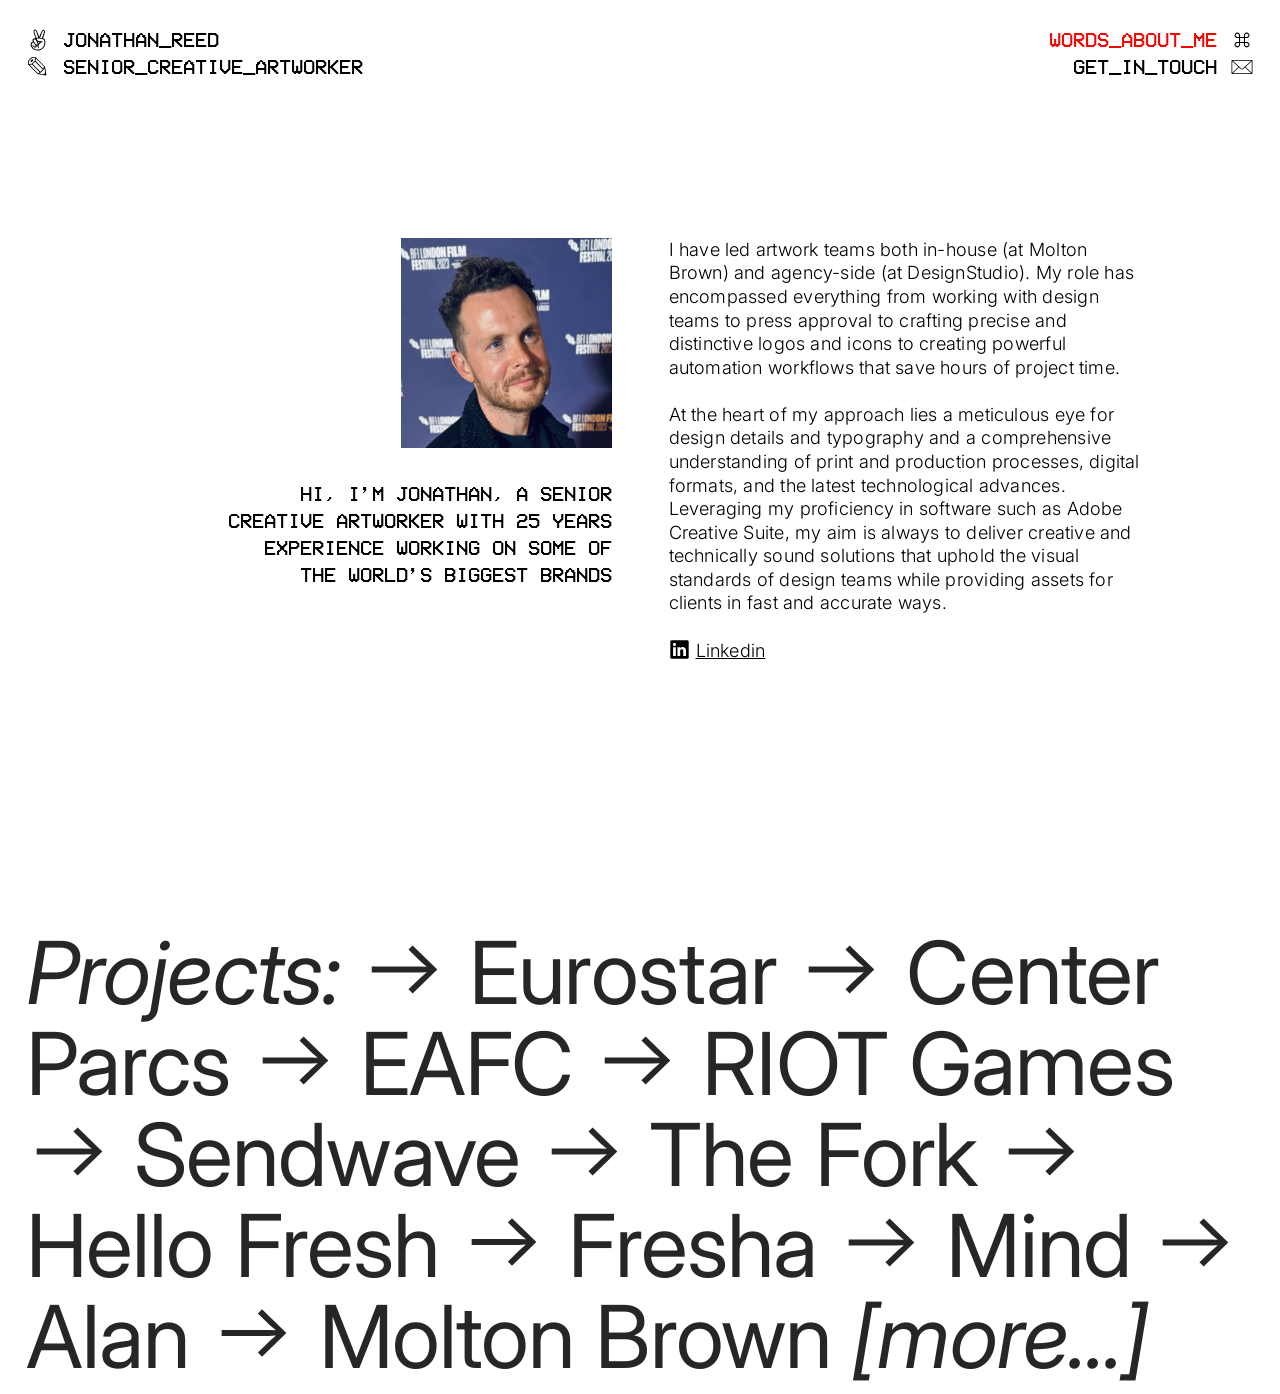
==== about/index.html @ ac8fc3ea "Rebuild the Cargo portfolio site as static pages Home, About, eleven project pages and More, convert" ====
<!doctype html>
<html lang="en" class="no-js">
<head>
  <meta charset="utf-8">
  <meta name="viewport" content="width=device-width, initial-scale=1">
  <title>About — jonathan reed</title>
  <meta name="description" content="jonathan reed&#x27;s portfolio and contact details">
  <meta property="og:type" content="website">
  <meta property="og:site_name" content="jonathan reed">
  <meta property="og:title" content="About — jonathan reed">
  <meta property="og:description" content="jonathan reed&#x27;s portfolio and contact details">
  <meta property="og:url" content="https://jonathanreed.me/about/">
  <meta property="og:image" content="https://jonathanreed.me/assets/images/share.jpg">
  <meta property="og:image:width" content="1200">
  <meta property="og:image:height" content="630">
  <meta name="twitter:card" content="summary_large_image">
  <link rel="canonical" href="https://jonathanreed.me/about/">
  <link rel="icon" href="../assets/images/favicon.svg" type="image/svg+xml">
  <link rel="apple-touch-icon" href="../assets/images/apple-touch-icon.png">
  <link rel="preload" href="../assets/fonts/vcr-osd-mono.woff" as="font" type="font/woff" crossorigin>
  <link rel="stylesheet" href="../assets/css/styles.css?v=dev">
  <script src="../assets/js/main.js?v=dev" defer></script>
</head>
<body class="page-about">
<a class="skip-link" href="#main">Skip to content</a>
<header class="site-header site-header--black">
  <div class="nav"><a href="../"><span class="icon icon--peace" aria-hidden="true"></span> JONATHAN_REED<br>
<span class="icon icon--pencil-2" aria-hidden="true"></span> SENIOR_CREATIVE_ARTWORKER</a></div>
  <nav class="nav nav--right" aria-label="Site">
    <a href="../about/" class="active">WORDS_ABOUT_ME</a> <span class="icon icon--command" aria-hidden="true"></span><br>
    <a href="mailto:hello@jonathanreed.me">GET_IN_TOUCH</a> <span class="icon icon--mail-1" aria-hidden="true"></span>
  </nav>
</header>
<main id="main" class="about">
<div class="cols" style="--gutter:4.4rem"><div class="col" style="--span:6"><div class="align-right"><figure class="media scaled zoomable" style="width:43.6%"><a href="../assets/media/about/avatar.jpg" data-zoom><img src="../assets/media/about/avatar.jpg" srcset="../assets/media/about/avatar-1200.jpg 1200w, ../assets/media/about/avatar.jpg 2400w" sizes="100vw" width="2696" height="2696" alt="Avatar" loading="lazy" decoding="async"></a></figure></div><div class="align-right"><span class="nav-bar-black"><br>
HI, I’M JONATHAN, A SENIOR<br>
CREATIVE ARTWORKER WITH 25 YEARS EXPERIENCE WORKING ON SOME OF<br>
THE WORLD’S BIGGEST BRANDS<br></span></div></div><div class="col" style="--span:6">I have led artwork teams both in-house (at Molton Brown) and agency-side (at DesignStudio). My role has encompassed everything from working with design teams to press approval to crafting precise and distinctive logos and icons to creating powerful automation workflows that save hours of project time.<br>
<br>
At the heart of my approach lies a meticulous eye for design details and typography and a comprehensive understanding of print and production processes, digital formats, and the latest technological advances. Leveraging my proficiency in software such as Adobe Creative Suite, my aim is always to deliver creative and technically sound solutions that uphold the visual standards of design teams while providing assets for clients in fast and accurate ways.<br>
<br>
<span class="icon icon--linkedin" aria-hidden="true"></span> <a href="https://www.linkedin.com/in/jonathanareed/" rel="noopener" target="_blank">Linkedin</a></div></div>
</main>
<footer class="site-footer">
  <h1 class="projects"><i>Projects:</i> <span class="icon icon--rightwards-arrow" aria-hidden="true"></span> <a href="../eurostar/">Eurostar</a> <span class="icon icon--rightwards-arrow" aria-hidden="true"></span> <a href="../center-parcs/">Center Parcs</a> <span class="icon icon--rightwards-arrow" aria-hidden="true"></span> <a href="../eafc/">EAFC</a> <span class="icon icon--rightwards-arrow" aria-hidden="true"></span> <a href="../riot-games/">RIOT Games</a> <span class="icon icon--rightwards-arrow" aria-hidden="true"></span> <a href="../sendwave/">Sendwave</a> <span class="icon icon--rightwards-arrow" aria-hidden="true"></span> <a href="../the-fork/">The Fork</a> <span class="icon icon--rightwards-arrow" aria-hidden="true"></span> <a href="../hello-fresh/">Hello Fresh</a> <span class="icon icon--rightwards-arrow" aria-hidden="true"></span> <a href="../fresha/">Fresha</a> <span class="icon icon--rightwards-arrow" aria-hidden="true"></span> <a href="../mind/">Mind</a> <span class="icon icon--rightwards-arrow" aria-hidden="true"></span> <a href="../alan/">Alan</a> <span class="icon icon--rightwards-arrow" aria-hidden="true"></span> <a href="../molton-brown/">Molton Brown</a> <i><a href="../more/">[more...]</a></i></h1>
</footer>

  <!-- Cloudflare Web Analytics --><script type='module' src='https://static.cloudflareinsights.com/beacon.min.js' data-cf-beacon='{"token": "20a8a993c7c740b4acc0a126cea4087b"}'></script><!-- End Cloudflare Web Analytics -->
</body>
</html>
---- assets/css/styles.css ----
/* Fonts */

@font-face {
  font-family: "Inter";
  font-style: normal;
  font-weight: 100 900;
  font-display: swap;
  src: url("../fonts/inter-latin-opsz-normal.woff2") format("woff2-variations");
}

@font-face {
  font-family: "Inter";
  font-style: italic;
  font-weight: 100 900;
  font-display: swap;
  src: url("../fonts/inter-latin-opsz-italic.woff2") format("woff2-variations");
}

@font-face {
  font-family: "VCR OSD Mono";
  font-style: normal;
  font-weight: 400;
  font-display: swap;
  src: url("../fonts/vcr-osd-mono.woff") format("woff");
}

/* Tokens */

:root {
  --font-sans: "Inter", -apple-system, BlinkMacSystemFont, "Helvetica Neue", Arial, sans-serif;
  --font-mono: "VCR OSD Mono", ui-monospace, monospace;
  --text: #000;
  --text-soft: rgba(0, 0, 0, 0.85);
  --bg: #fff;
  --accent: #ff0000;
  --page-padding: 2rem;
  --gutter: 2rem;
  /* The whole layout scales with the root size, as on the original Cargo site */
  font-size: min(12.96px, 1.6168vw);
}

@media (max-width: 600px) {
  :root {
    font-size: 2.24vw;
    --page-padding: 1rem;
  }
}

/* Base */

*,
*::before,
*::after {
  box-sizing: border-box;
}

html {
  -webkit-text-size-adjust: 100%;
  text-size-adjust: 100%;
}

body {
  margin: 0;
  background: var(--bg);
  color: var(--text);
  font-family: var(--font-sans);
  font-size: 1.4rem;
  font-weight: 300;
  line-height: 1.3;
  letter-spacing: 0.012em;
  -webkit-font-smoothing: antialiased;
  -moz-osx-font-smoothing: grayscale;
}

a {
  color: inherit;
}

a:active {
  opacity: 0.7;
}

a.active {
  color: var(--accent) !important;
}

h1,
h2 {
  margin: 0;
  font-weight: 400;
  line-height: 1;
  letter-spacing: -0.01em;
}

h1 {
  font-size: 6.7rem;
  color: var(--text-soft);
}

h2 {
  font-size: 4rem;
}

h1 a,
h2 a {
  text-decoration: none;
}

h1 a:hover {
  color: var(--accent);
}

@media (max-width: 600px) {
  h1 {
    font-size: 5.2rem;
  }
}

.icon {
  display: inline-block;
  width: 1.2em;
  height: 1.2em;
  vertical-align: -0.22em;
  background-color: currentColor;
  -webkit-mask: var(--icon) center / contain no-repeat;
  mask: var(--icon) center / contain no-repeat;
}

h1 .icon {
  width: 1em;
  height: 1em;
  vertical-align: -0.1em;
}

.icon--peace { --icon: url("../icons/peace.svg"); }
.icon--pencil-2 { --icon: url("../icons/pencil-2.svg"); }
.icon--command { --icon: url("../icons/command.svg"); }
.icon--mail-1 { --icon: url("../icons/mail-1.svg"); }
.icon--rightwards-arrow { --icon: url("../icons/rightwards-arrow.svg"); }
.icon--linkedin { --icon: url("../icons/linkedin.svg"); }

.align-center {
  text-align: center;
}

.align-right {
  text-align: right;
}

/* Header */

.site-header {
  position: absolute;
  inset: 0 0 auto;
  z-index: 10;
  display: flex;
  justify-content: space-between;
  gap: 2rem;
  padding: var(--page-padding);
  font-family: var(--font-mono);
  font-size: 1.6rem;
  font-weight: 400;
  line-height: 1.3;
  letter-spacing: 0;
  overflow-wrap: anywhere;
}

.site-header a {
  text-decoration: none;
}

.site-header--white {
  color: #fff;
}

.nav--right {
  text-align: right;
}

@media (max-width: 600px) {
  .site-header {
    font-size: 1.5rem;
  }
}

/* Footer: the project list */

.site-footer {
  padding: var(--page-padding) var(--page-padding) calc(var(--page-padding) / 2);
}

.page-home {
  display: flex;
  flex-direction: column;
  min-height: 100vh;
  min-height: 100svh;
}

.page-home .home {
  flex: 1;
  min-height: 10rem;
}

/* Columns */

.cols {
  display: flex;
  gap: var(--gutter);
}

.col {
  flex: var(--span) 1 0;
  min-width: 0;
}

.col--empty {
  min-height: 1px;
}

@media (max-width: 600px) {
  .cols {
    flex-direction: column;
    gap: 0;
  }

  .cols .col--empty {
    display: none;
  }

  .cols--no-stack {
    flex-direction: row;
    gap: var(--mobile-gutter, var(--gutter));
  }

  .cols--no-stack .col--empty {
    display: block;
  }
}

/* Media */

.media {
  margin: 0;
}

.media img,
.media video {
  display: block;
  width: 100%;
  height: auto;
}

.media.scaled {
  display: inline-block;
}

.zoomable a {
  display: block;
  cursor: zoom-in;
}

.hero .media video,
.hero .media img {
  width: 100%;
}

.gallery {
  display: flex;
  gap: 1rem;
}

.gallery__item {
  flex: var(--ar) 1 0;
  min-width: 0;
}

/* Slideshow */

.slideshow {
  position: relative;
  width: 100%;
}

.slideshow__track {
  position: relative;
  aspect-ratio: 1 / var(--ratio, 0.5625);
}

.slideshow[style*="--height"] .slideshow__track {
  aspect-ratio: auto;
  height: var(--height);
}

.slideshow .slide {
  position: absolute;
  inset: 0;
  opacity: 0;
  visibility: hidden;
  transition: opacity 1s ease-in-out, visibility 0s linear 1s;
}

.slideshow .slide.is-active {
  opacity: 1;
  visibility: visible;
  transition: opacity 1s ease-in-out, visibility 0s;
}

.slideshow .slide .media,
.slideshow .slide a {
  height: 100%;
}

.slideshow .slide img,
.slideshow .slide video {
  width: 100%;
  height: 100%;
  object-fit: contain;
}

.slideshow__prev,
.slideshow__next {
  position: absolute;
  top: 50%;
  width: 30px;
  height: 30px;
  margin-top: -15px;
  padding: 0;
  border: 0;
  border-radius: 50%;
  background: rgba(87, 87, 87, 0.35);
  cursor: pointer;
}

.slideshow__prev {
  left: 15px;
}

.slideshow__next {
  right: 15px;
}

.slideshow__prev::before,
.slideshow__next::before {
  content: "";
  position: absolute;
  top: 50%;
  left: 50%;
  width: 8px;
  height: 8px;
  border: solid rgba(255, 255, 255, 0.9);
  border-width: 1.5px 1.5px 0 0;
  transform: translate(-65%, -50%) rotate(45deg);
}

.slideshow__prev::before {
  transform: translate(-35%, -50%) rotate(-135deg);
}

.slideshow__prev:active,
.slideshow__next:active {
  opacity: 0.7;
}

@media (max-width: 600px) {
  .slideshow__prev {
    left: 10px;
  }

  .slideshow__next {
    right: 10px;
  }
}

.no-js .slideshow .slide:first-child {
  opacity: 1;
  visibility: visible;
}

.no-js .slideshow__prev,
.no-js .slideshow__next {
  display: none;
}

/* About page */

.about {
  display: flex;
  flex-direction: column;
  justify-content: center;
  min-height: 100vh;
  min-height: 100svh;
  padding: 10rem;
}

.about .cols {
  --gutter: 4.4rem;
}

.about .nav-bar-black {
  display: block;
  font-family: var(--font-mono);
  font-size: 1.6rem;
  font-weight: 400;
  line-height: 1.3;
  letter-spacing: 0;
}

.about a {
  text-decoration: underline;
}

@media (max-width: 600px) {
  .about {
    padding: 5rem;
  }

  .about .nav-bar-black {
    font-size: 1.5rem;
  }

  .about .cols {
    gap: 2rem;
  }
}

/* Lightbox */

.lightbox {
  position: fixed;
  inset: 0;
  z-index: 100;
  display: flex;
  align-items: center;
  justify-content: center;
  padding: 3rem;
  background: var(--bg);
  cursor: zoom-out;
}

.lightbox[hidden] {
  display: none;
}

.lightbox img {
  max-width: 100%;
  max-height: 100%;
  object-fit: contain;
}

.lightbox .slideshow__prev,
.lightbox .slideshow__next {
  position: fixed;
}

.lightbox .slideshow__prev {
  left: 25px;
}

.lightbox .slideshow__next {
  right: 25px;
}

@media (max-width: 600px) {
  .lightbox {
    padding: 10px;
  }
}

.skip-link {
  position: absolute;
  left: -9999px;
}

.skip-link:focus {
  left: 1rem;
  top: 1rem;
  z-index: 200;
  padding: 0.5rem 1rem;
  background: var(--bg);
}

@media (prefers-reduced-motion: reduce) {
  .slideshow .slide,
  .slideshow .slide.is-active {
    transition: none;
  }
}

.page-home .site-header {
  position: relative;
}
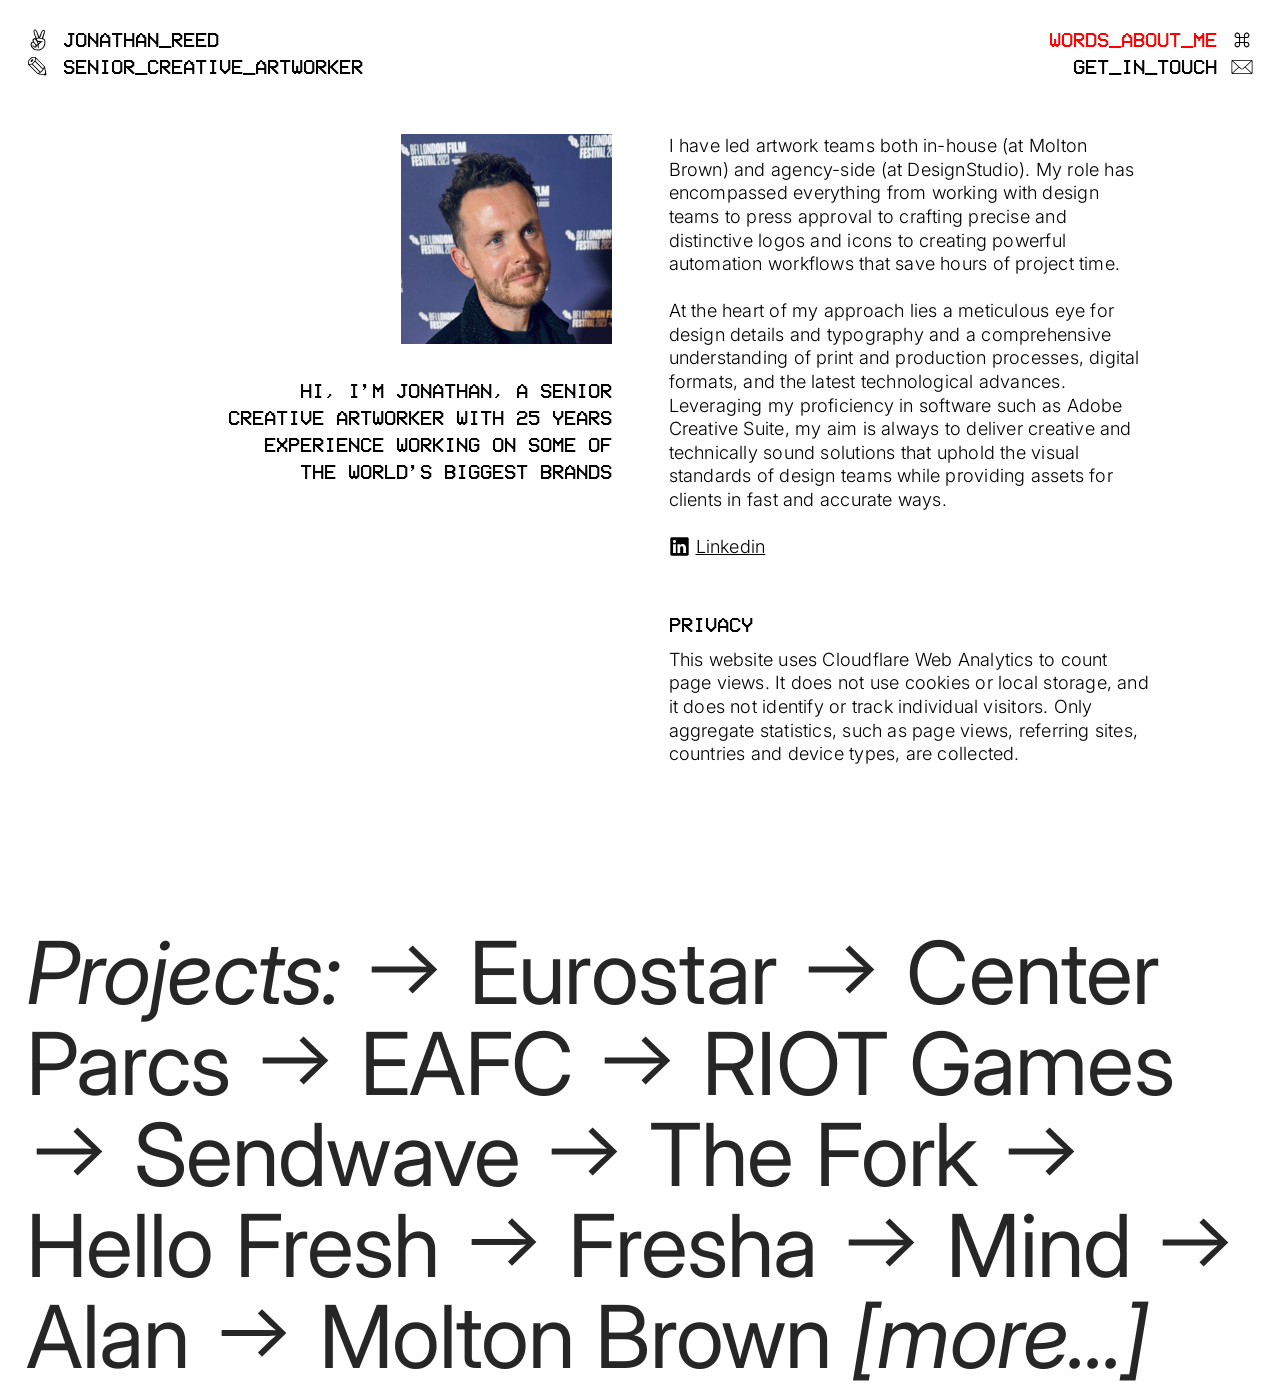
==== commit c9454721: "Add a privacy note about Cloudflare Web Analytics to the About page Co-Authored-By: Claude Opus 5.5 " ====
--- a/about/index.html
+++ b/about/index.html
@@ -39,7 +39,11 @@
 <br>
 At the heart of my approach lies a meticulous eye for design details and typography and a comprehensive understanding of print and production processes, digital formats, and the latest technological advances. Leveraging my proficiency in software such as Adobe Creative Suite, my aim is always to deliver creative and technically sound solutions that uphold the visual standards of design teams while providing assets for clients in fast and accurate ways.<br>
 <br>
-<span class="icon icon--linkedin" aria-hidden="true"></span> <a href="https://www.linkedin.com/in/jonathanareed/" rel="noopener" target="_blank">Linkedin</a></div></div>
+<span class="icon icon--linkedin" aria-hidden="true"></span> <a href="https://www.linkedin.com/in/jonathanareed/" rel="noopener" target="_blank">Linkedin</a>
+<section class="privacy" aria-labelledby="privacy-heading">
+  <h3 id="privacy-heading">PRIVACY</h3>
+  <p>This website uses Cloudflare Web Analytics to count page views. It does not use cookies or local storage, and it does not identify or track individual visitors. Only aggregate statistics, such as page views, referring sites, countries and device types, are collected.</p>
+</section></div></div>
 </main>
 <footer class="site-footer">
   <h1 class="projects"><i>Projects:</i> <span class="icon icon--rightwards-arrow" aria-hidden="true"></span> <a href="../eurostar/">Eurostar</a> <span class="icon icon--rightwards-arrow" aria-hidden="true"></span> <a href="../center-parcs/">Center Parcs</a> <span class="icon icon--rightwards-arrow" aria-hidden="true"></span> <a href="../eafc/">EAFC</a> <span class="icon icon--rightwards-arrow" aria-hidden="true"></span> <a href="../riot-games/">RIOT Games</a> <span class="icon icon--rightwards-arrow" aria-hidden="true"></span> <a href="../sendwave/">Sendwave</a> <span class="icon icon--rightwards-arrow" aria-hidden="true"></span> <a href="../the-fork/">The Fork</a> <span class="icon icon--rightwards-arrow" aria-hidden="true"></span> <a href="../hello-fresh/">Hello Fresh</a> <span class="icon icon--rightwards-arrow" aria-hidden="true"></span> <a href="../fresha/">Fresha</a> <span class="icon icon--rightwards-arrow" aria-hidden="true"></span> <a href="../mind/">Mind</a> <span class="icon icon--rightwards-arrow" aria-hidden="true"></span> <a href="../alan/">Alan</a> <span class="icon icon--rightwards-arrow" aria-hidden="true"></span> <a href="../molton-brown/">Molton Brown</a> <i><a href="../more/">[more...]</a></i></h1>
--- a/assets/css/styles.css
+++ b/assets/css/styles.css
@@ -409,6 +409,29 @@
   text-decoration: underline;
 }
 
+.privacy {
+  margin-top: 4rem;
+}
+
+.privacy h3 {
+  margin: 0 0 0.5em;
+  font-family: var(--font-mono);
+  font-size: 1.6rem;
+  font-weight: 400;
+  line-height: 1.3;
+  letter-spacing: 0;
+}
+
+.privacy p {
+  margin: 0;
+}
+
+@media (max-width: 600px) {
+  .privacy h3 {
+    font-size: 1.5rem;
+  }
+}
+
 @media (max-width: 600px) {
   .about {
     padding: 5rem;
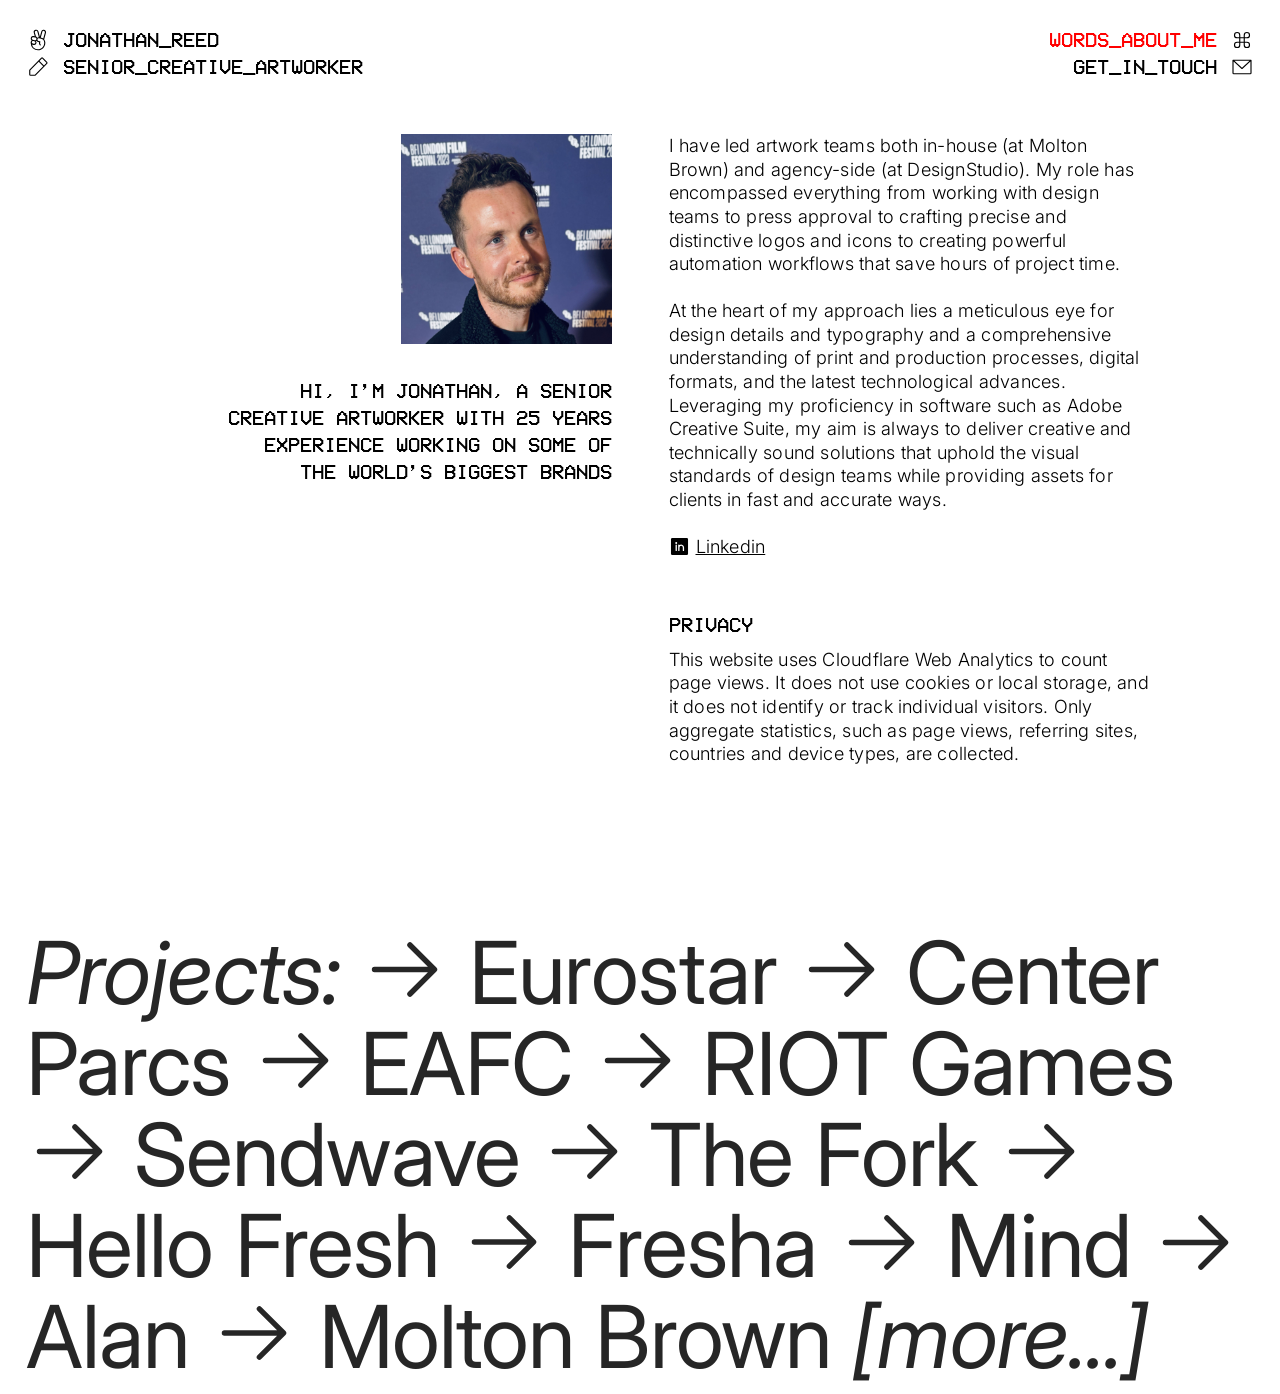
==== commit 65a45609: "Replace Cargo icons and remove remaining Cargo references Header, arrow and LinkedIn icons are now P" ====
--- a/about/index.html
+++ b/about/index.html
@@ -25,14 +25,14 @@
 <a class="skip-link" href="#main">Skip to content</a>
 <header class="site-header site-header--black">
   <div class="nav"><a href="../"><span class="icon icon--peace" aria-hidden="true"></span> JONATHAN_REED<br>
-<span class="icon icon--pencil-2" aria-hidden="true"></span> SENIOR_CREATIVE_ARTWORKER</a></div>
+<span class="icon icon--pencil" aria-hidden="true"></span> SENIOR_CREATIVE_ARTWORKER</a></div>
   <nav class="nav nav--right" aria-label="Site">
     <a href="../about/" class="active">WORDS_ABOUT_ME</a> <span class="icon icon--command" aria-hidden="true"></span><br>
-    <a href="mailto:hello@jonathanreed.me">GET_IN_TOUCH</a> <span class="icon icon--mail-1" aria-hidden="true"></span>
+    <a href="mailto:hello@jonathanreed.me">GET_IN_TOUCH</a> <span class="icon icon--mail" aria-hidden="true"></span>
   </nav>
 </header>
 <main id="main" class="about">
-<div class="cols" style="--gutter:4.4rem"><div class="col" style="--span:6"><div class="align-right"><figure class="media scaled zoomable" style="width:43.6%"><a href="../assets/media/about/avatar.jpg" data-zoom><img src="../assets/media/about/avatar.jpg" srcset="../assets/media/about/avatar-1200.jpg 1200w, ../assets/media/about/avatar.jpg 2400w" sizes="100vw" width="2696" height="2696" alt="Avatar" loading="lazy" decoding="async"></a></figure></div><div class="align-right"><span class="nav-bar-black"><br>
+<div class="cols" style="--gutter:4.4rem"><div class="col" style="--span:6"><div class="align-right"><figure class="media scaled zoomable" style="width:43.6%"><a href="../assets/media/about/avatar.jpg" data-zoom><img src="../assets/media/about/avatar.jpg" srcset="../assets/media/about/avatar-1200.jpg 1200w, ../assets/media/about/avatar.jpg 2400w" sizes="100vw" width="2696" height="2696" alt="Avatar" loading="lazy" decoding="async"></a></figure></div><div class="align-right"><span class="intro"><br>
 HI, I’M JONATHAN, A SENIOR<br>
 CREATIVE ARTWORKER WITH 25 YEARS EXPERIENCE WORKING ON SOME OF<br>
 THE WORLD’S BIGGEST BRANDS<br></span></div></div><div class="col" style="--span:6">I have led artwork teams both in-house (at Molton Brown) and agency-side (at DesignStudio). My role has encompassed everything from working with design teams to press approval to crafting precise and distinctive logos and icons to creating powerful automation workflows that save hours of project time.<br>
@@ -46,7 +46,7 @@
 </section></div></div>
 </main>
 <footer class="site-footer">
-  <h1 class="projects"><i>Projects:</i> <span class="icon icon--rightwards-arrow" aria-hidden="true"></span> <a href="../eurostar/">Eurostar</a> <span class="icon icon--rightwards-arrow" aria-hidden="true"></span> <a href="../center-parcs/">Center Parcs</a> <span class="icon icon--rightwards-arrow" aria-hidden="true"></span> <a href="../eafc/">EAFC</a> <span class="icon icon--rightwards-arrow" aria-hidden="true"></span> <a href="../riot-games/">RIOT Games</a> <span class="icon icon--rightwards-arrow" aria-hidden="true"></span> <a href="../sendwave/">Sendwave</a> <span class="icon icon--rightwards-arrow" aria-hidden="true"></span> <a href="../the-fork/">The Fork</a> <span class="icon icon--rightwards-arrow" aria-hidden="true"></span> <a href="../hello-fresh/">Hello Fresh</a> <span class="icon icon--rightwards-arrow" aria-hidden="true"></span> <a href="../fresha/">Fresha</a> <span class="icon icon--rightwards-arrow" aria-hidden="true"></span> <a href="../mind/">Mind</a> <span class="icon icon--rightwards-arrow" aria-hidden="true"></span> <a href="../alan/">Alan</a> <span class="icon icon--rightwards-arrow" aria-hidden="true"></span> <a href="../molton-brown/">Molton Brown</a> <i><a href="../more/">[more...]</a></i></h1>
+  <h1 class="projects"><i>Projects:</i> <span class="icon icon--arrow-right" aria-hidden="true"></span> <a href="../eurostar/">Eurostar</a> <span class="icon icon--arrow-right" aria-hidden="true"></span> <a href="../center-parcs/">Center Parcs</a> <span class="icon icon--arrow-right" aria-hidden="true"></span> <a href="../eafc/">EAFC</a> <span class="icon icon--arrow-right" aria-hidden="true"></span> <a href="../riot-games/">RIOT Games</a> <span class="icon icon--arrow-right" aria-hidden="true"></span> <a href="../sendwave/">Sendwave</a> <span class="icon icon--arrow-right" aria-hidden="true"></span> <a href="../the-fork/">The Fork</a> <span class="icon icon--arrow-right" aria-hidden="true"></span> <a href="../hello-fresh/">Hello Fresh</a> <span class="icon icon--arrow-right" aria-hidden="true"></span> <a href="../fresha/">Fresha</a> <span class="icon icon--arrow-right" aria-hidden="true"></span> <a href="../mind/">Mind</a> <span class="icon icon--arrow-right" aria-hidden="true"></span> <a href="../alan/">Alan</a> <span class="icon icon--arrow-right" aria-hidden="true"></span> <a href="../molton-brown/">Molton Brown</a> <i><a href="../more/">[more...]</a></i></h1>
 </footer>
 
   <!-- Cloudflare Web Analytics --><script type='module' src='https://static.cloudflareinsights.com/beacon.min.js' data-cf-beacon='{"token": "20a8a993c7c740b4acc0a126cea4087b"}'></script><!-- End Cloudflare Web Analytics -->
--- a/assets/css/styles.css
+++ b/assets/css/styles.css
@@ -35,7 +35,7 @@
   --accent: #ff0000;
   --page-padding: 2rem;
   --gutter: 2rem;
-  /* The whole layout scales with the root size, as on the original Cargo site */
+  /* The whole layout scales with the root font size */
   font-size: min(12.96px, 1.6168vw);
 }
 
@@ -133,10 +133,10 @@
 }
 
 .icon--peace { --icon: url("../icons/peace.svg"); }
-.icon--pencil-2 { --icon: url("../icons/pencil-2.svg"); }
+.icon--pencil { --icon: url("../icons/pencil.svg"); }
 .icon--command { --icon: url("../icons/command.svg"); }
-.icon--mail-1 { --icon: url("../icons/mail-1.svg"); }
-.icon--rightwards-arrow { --icon: url("../icons/rightwards-arrow.svg"); }
+.icon--mail { --icon: url("../icons/mail.svg"); }
+.icon--arrow-right { --icon: url("../icons/arrow-right.svg"); }
 .icon--linkedin { --icon: url("../icons/linkedin.svg"); }
 
 .align-center {
@@ -396,7 +396,7 @@
   --gutter: 4.4rem;
 }
 
-.about .nav-bar-black {
+.about .intro {
   display: block;
   font-family: var(--font-mono);
   font-size: 1.6rem;
@@ -437,7 +437,7 @@
     padding: 5rem;
   }
 
-  .about .nav-bar-black {
+  .about .intro {
     font-size: 1.5rem;
   }
 
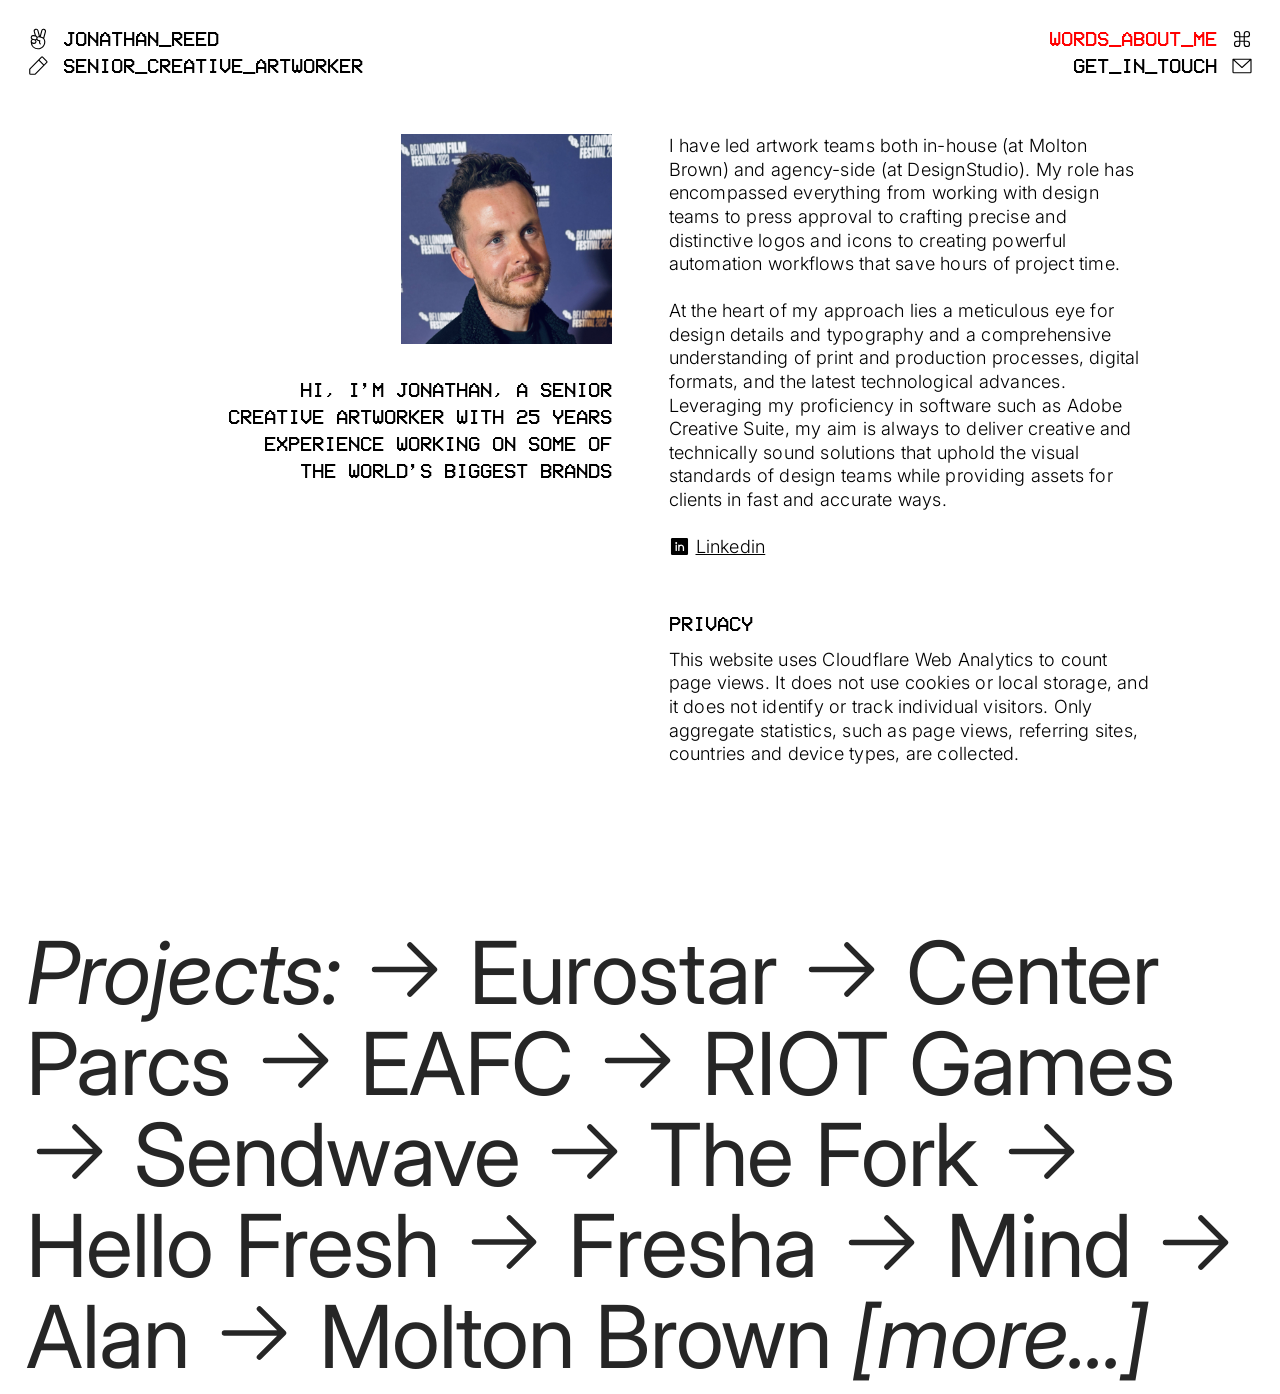
==== commit 01ad1ea4: "Use VCR OSD Mono from its original dafont release Replaces the copy served by Cargo with VCR_OSD_MON" ====
--- a/about/index.html
+++ b/about/index.html
@@ -17,7 +17,7 @@
   <link rel="canonical" href="https://jonathanreed.me/about/">
   <link rel="icon" href="../assets/images/favicon.svg" type="image/svg+xml">
   <link rel="apple-touch-icon" href="../assets/images/apple-touch-icon.png">
-  <link rel="preload" href="../assets/fonts/vcr-osd-mono.woff" as="font" type="font/woff" crossorigin>
+  <link rel="preload" href="../assets/fonts/vcr-osd-mono.woff2" as="font" type="font/woff2" crossorigin>
   <link rel="stylesheet" href="../assets/css/styles.css?v=dev">
   <script src="../assets/js/main.js?v=dev" defer></script>
 </head>
--- a/assets/css/styles.css
+++ b/assets/css/styles.css
@@ -21,7 +21,7 @@
   font-style: normal;
   font-weight: 400;
   font-display: swap;
-  src: url("../fonts/vcr-osd-mono.woff") format("woff");
+  src: url("../fonts/vcr-osd-mono.woff2") format("woff2");
 }
 
 /* Tokens */
